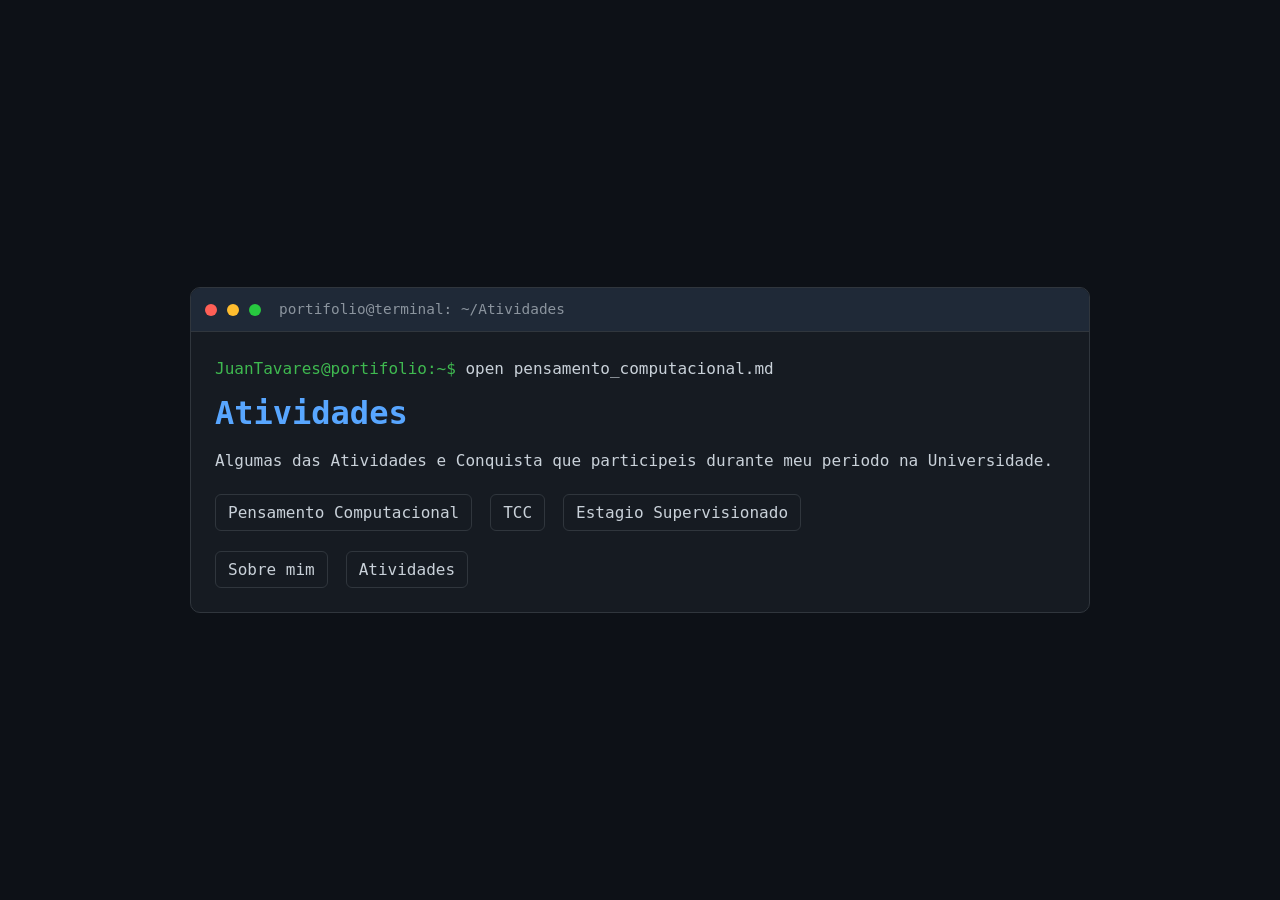
==== Atividades.html @ d5bdf00b "TCC e Estagio" ====
<!DOCTYPE html>
<html lang="pt-BR">
<head>
  <meta charset="UTF-8" />
  <meta name="viewport" content="width=device-width, initial-scale=1.0" />
  <title>Portfólio | Pensamento Computacional</title>
  <link rel="stylesheet" href="styles.css" />
</head>
<body>
  <main class="terminal-window">
    <header class="terminal-header">
      <span class="dot red"></span>
      <span class="dot yellow"></span>
      <span class="dot green"></span>
      <p class="terminal-title">portifolio@terminal: ~/Atividades</p>
    </header>

    <section class="terminal-body">
      <p class="line"><span class="prompt">JuanTavares@portifolio:~$</span> open pensamento_computacional.md</p>
      <h1>Atividades</h1>

        <p>Algumas das Atividades e Conquista que participeis durante meu periodo na Universidade.</p>
      <nav class="terminal-nav">
        <a href="pensamento-computacional.html">Pensamento Computacional</a>
        <a href="TCC.html">TCC</a>
        <a href="Estagio.html">Estagio Supervisionado</a>
      </nav>

      <p></p>

      <nav class="terminal-nav">
        <a href="index.html">Sobre mim</a>
        <a href="Atividades.html">Atividades</a>
      </nav>
    </section>
  </main>
</body>
</html>
---- styles.css ----
:root {
  --bg: #0d1117;
  --panel: #161b22;
  --text: #c9d1d9;
  --title: #58a6ff;
  --accent: #3fb950;
  --border: #30363d;
}

* {
  box-sizing: border-box;
}

body {
  margin: 0;
  min-height: 100vh;
  font-family: "Fira Code", "Cascadia Code", monospace;
  background: var(--bg);
  color: var(--text);
  display: grid;
  place-items: center;
  padding: 24px;
}

.terminal-window {
  width: min(900px, 100%);
  background: var(--panel);
  border: 1px solid var(--border);
  border-radius: 10px;
  overflow: hidden;
}

.terminal-header {
  display: flex;
  align-items: center;
  gap: 10px;
  padding: 10px 14px;
  border-bottom: 1px solid var(--border);
  background: #1f2937;
}

.dot {
  width: 12px;
  height: 12px;
  border-radius: 50%;
}

.red {
  background: #ff5f56;
}

.yellow {
  background: #ffbd2e;
}

.green {
  background: #27c93f;
}

.terminal-title {
  margin: 0 0 0 8px;
  font-size: 0.9rem;
  color: #8b949e;
}

.terminal-body {
  padding: 24px;
}

.prompt {
  color: var(--accent);
}

.line {
  margin: 0 0 12px;
}

h1 {
  margin: 0 0 16px;
  color: var(--title);
  font-size: 2rem;
}

h2 {
  margin: 0 0 16px;
  color: var(--title);
  font-size: 1rem;
}

h3 {
  margin: 0 0 16px;
  color: var(--title);
  font-size: 1.5rem;
}

p {
  margin: 0 0 20px;
  line-height: 1.6;
}

.social-links {
  display: flex;
  align-items: center;
  gap: 14px;
  margin: 0 0 24px;
}

.social-links a {
  width: 40px;
  height: 40px;
  display: inline-flex;
  align-items: center;
  justify-content: center;
  border: 1px solid var(--border);
  border-radius: 8px;
  color: var(--text);
  transition: border-color 0.2s ease, color 0.2s ease, transform 0.2s ease;
}

.social-links a:hover {
  border-color: var(--accent);
  color: var(--accent);
  transform: translateY(-2px);
}

.social-links svg {
  width: 20px;
  height: 20px;
  fill: currentColor;
}

.terminal-nav {
  display: flex;
  gap: 18px;
  flex-wrap: wrap;
}

.terminal-nav a {
  color: var(--text);
  text-decoration: none;
  border: 1px solid var(--border);
  padding: 8px 12px;
  border-radius: 6px;
}

.terminal-nav a:hover {
  border-color: var(--accent);
  color: var(--accent);
}
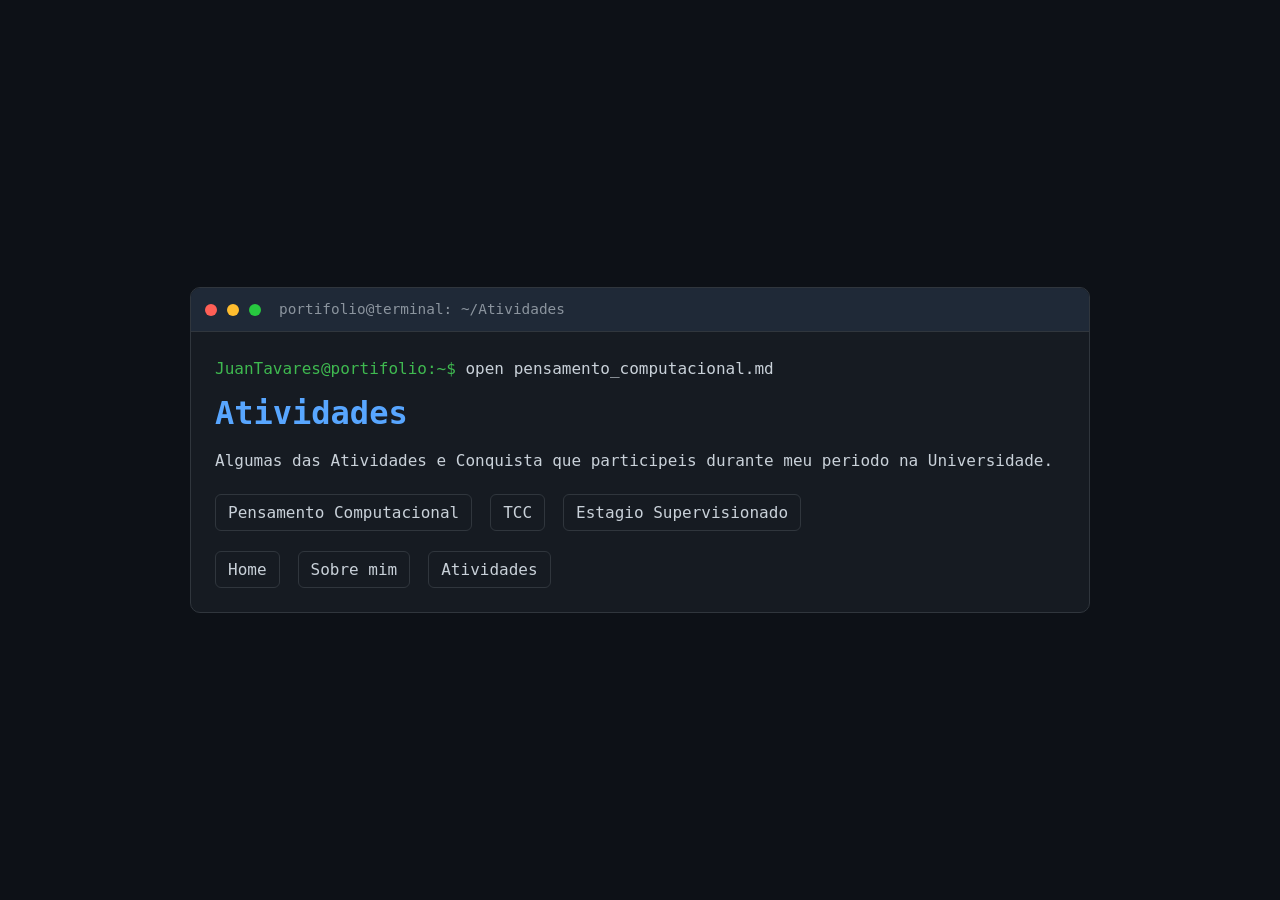
==== commit 8cdcae95: "sobre_mim / home" ====
--- a/Atividades.html
+++ b/Atividades.html
@@ -3,7 +3,7 @@
 <head>
   <meta charset="UTF-8" />
   <meta name="viewport" content="width=device-width, initial-scale=1.0" />
-  <title>Portfólio | Pensamento Computacional</title>
+  <title>Portfólio</title>
   <link rel="stylesheet" href="styles.css" />
 </head>
 <body>
@@ -29,8 +29,10 @@
       <p></p>
 
       <nav class="terminal-nav">
-        <a href="index.html">Sobre mim</a>
+        <a href="index.html">Home</a>
+        <a href="sobremim.html">Sobre mim</a>
         <a href="Atividades.html">Atividades</a>
+        
       </nav>
     </section>
   </main>
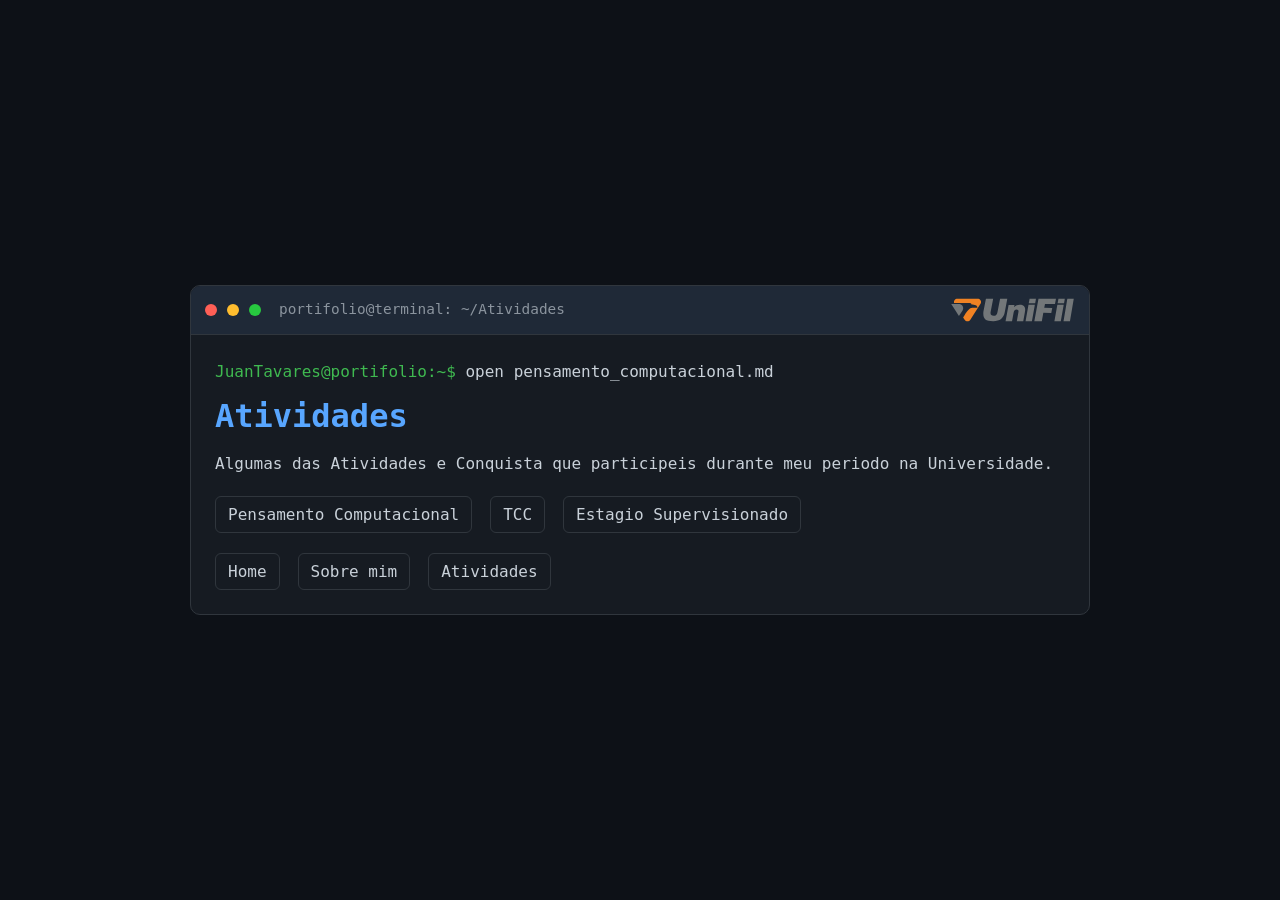
==== commit 41d458c2: "fotos" ====
--- a/Atividades.html
+++ b/Atividades.html
@@ -5,6 +5,7 @@
   <meta name="viewport" content="width=device-width, initial-scale=1.0" />
   <title>Portfólio</title>
   <link rel="stylesheet" href="styles.css" />
+  <link rel="icon" type="image/jpeg" href="img/pngegg.png" />
 </head>
 <body>
   <main class="terminal-window">
@@ -13,6 +14,7 @@
       <span class="dot yellow"></span>
       <span class="dot green"></span>
       <p class="terminal-title">portifolio@terminal: ~/Atividades</p>
+      <img class="terminal-logo" src="img/logo-unifil.svg" alt="Logo da UNIFIL" />
     </header>
 
     <section class="terminal-body">
--- a/styles.css
+++ b/styles.css
@@ -63,6 +63,13 @@
   color: #8b949e;
 }
 
+.terminal-logo {
+  margin-left: auto;
+  height: 28px;
+  width: auto;
+  object-fit: contain;
+}
+
 .terminal-body {
   padding: 24px;
 }
@@ -96,6 +103,27 @@
 p {
   margin: 0 0 20px;
   line-height: 1.6;
+}
+
+.about-card {
+  display: flex;
+  gap: 20px;
+  align-items: flex-start;
+  margin-bottom: 24px;
+  flex-wrap: wrap;
+}
+
+.about-photo {
+  width: 220px;
+  max-width: 100%;
+  border-radius: 10px;
+  border: 1px solid var(--border);
+  object-fit: cover;
+}
+
+.about-text {
+  flex: 1;
+  min-width: 260px;
 }
 
 .social-links {
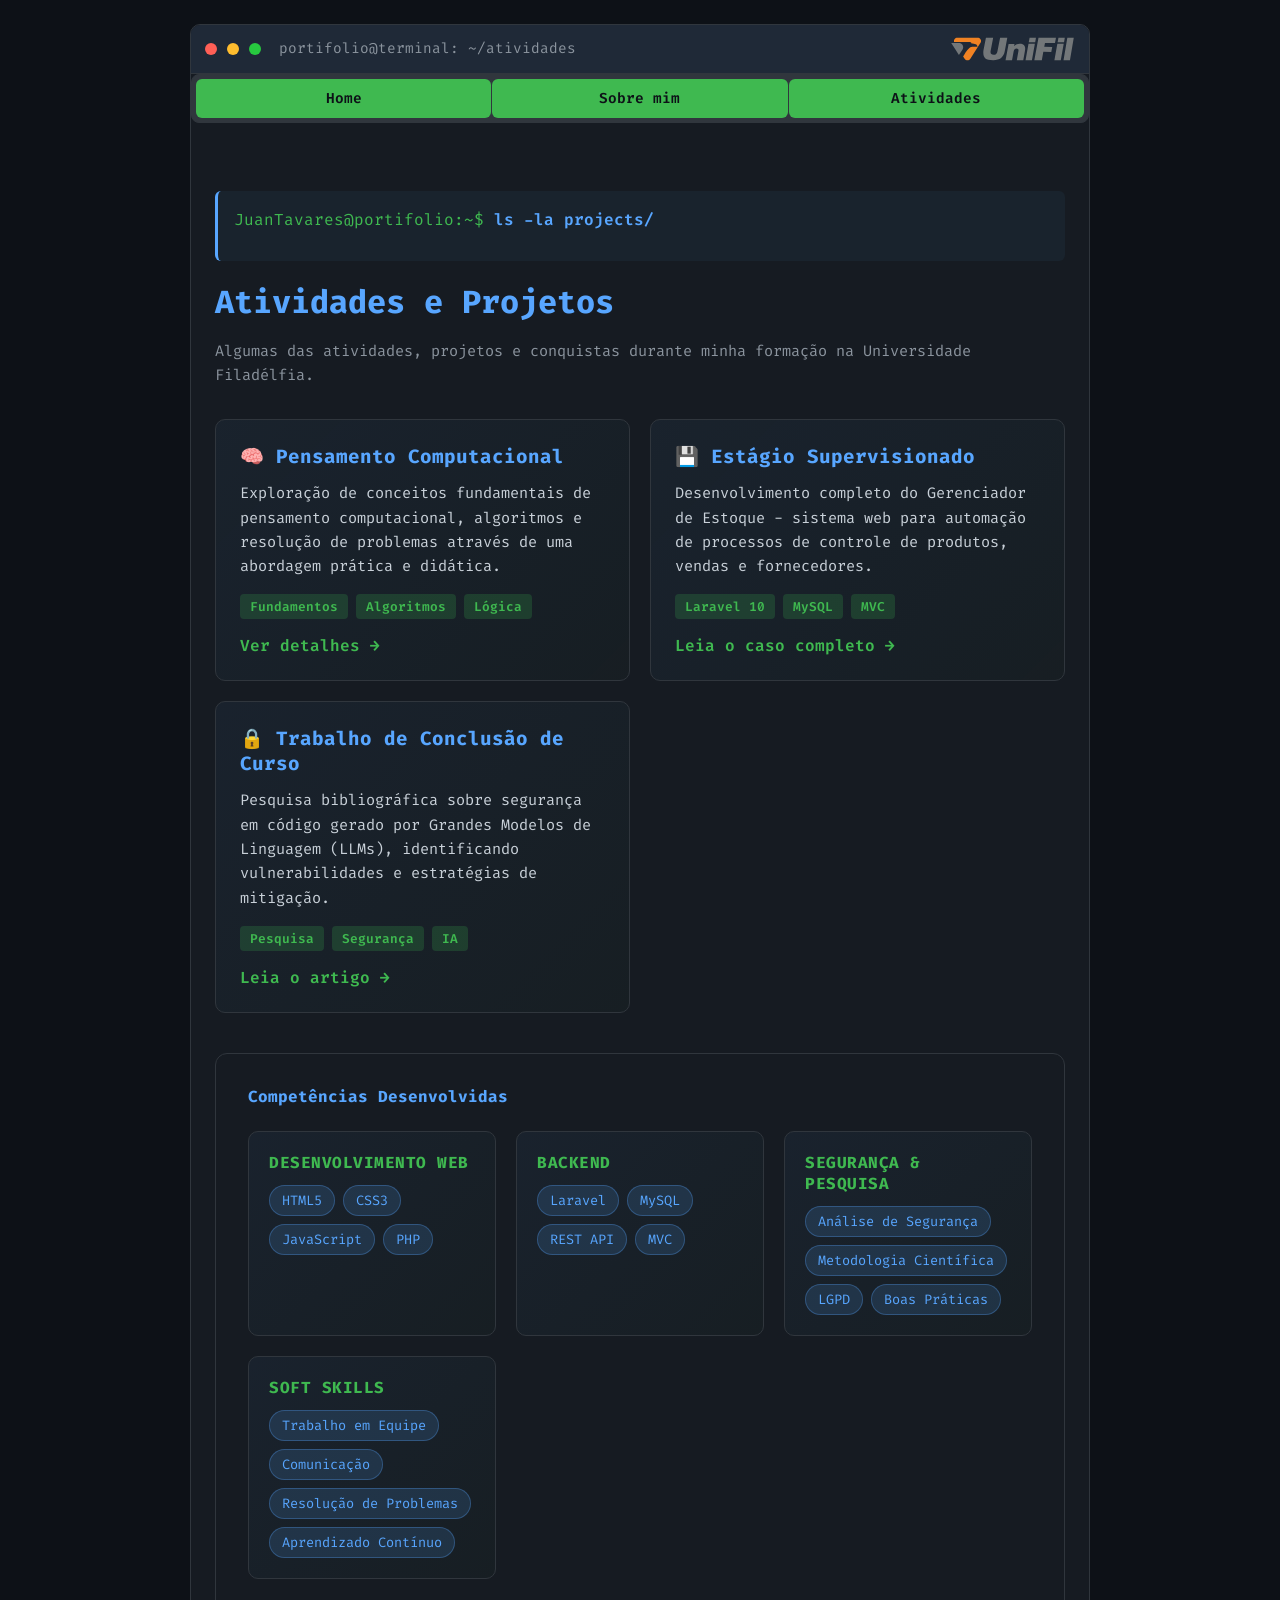
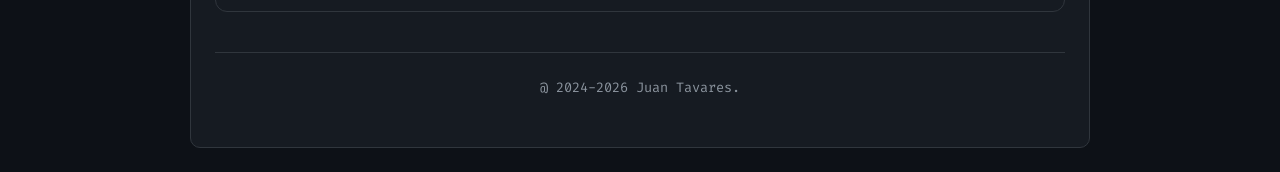
==== commit 671b2814: "2.0" ====
--- a/Atividades.html
+++ b/Atividades.html
@@ -3,40 +3,137 @@
 <head>
   <meta charset="UTF-8" />
   <meta name="viewport" content="width=device-width, initial-scale=1.0" />
-  <title>Portfólio</title>
+  <title>Atividades e Projetos - Juan Tavares</title>
+  <link rel="preconnect" href="https://fonts.googleapis.com">
+  <link rel="preconnect" href="https://fonts.gstatic.com" crossorigin>
+  <link href="https://fonts.googleapis.com/css2?family=Fira+Code:wght@400;500;700&display=swap" rel="stylesheet">
+  <link href="https://fonts.googleapis.com/css2?family=Inter:wght@400;500;600;700&display=swap" rel="stylesheet">
   <link rel="stylesheet" href="styles.css" />
   <link rel="icon" type="image/jpeg" href="img/pngegg.png" />
 </head>
 <body>
   <main class="terminal-window">
     <header class="terminal-header">
-      <span class="dot red"></span>
-      <span class="dot yellow"></span>
-      <span class="dot green"></span>
-      <p class="terminal-title">portifolio@terminal: ~/Atividades</p>
+      <div class="header-left">
+        <span class="dot red"></span>
+        <span class="dot yellow"></span>
+        <span class="dot green"></span>
+        <p class="terminal-title">portifolio@terminal: ~/atividades</p>
+      </div>
       <img class="terminal-logo" src="img/logo-unifil.svg" alt="Logo da UNIFIL" />
     </header>
 
+    <nav class="main-nav">
+      <a href="index.html" class="nav-link" data-page="home">Home</a>
+      <a href="sobremim.html" class="nav-link" data-page="about">Sobre mim</a>
+      <a href="Atividades.html" class="nav-link active" data-page="activities">Atividades</a>
+    </nav>
+
     <section class="terminal-body">
-      <p class="line"><span class="prompt">JuanTavares@portifolio:~$</span> open pensamento_computacional.md</p>
-      <h1>Atividades</h1>
+      <div class="command-line">
+        <p class="line"><span class="prompt">JuanTavares@portifolio:~$</span> <span class="command">ls -la projects/</span></p>
+      </div>
 
-        <p>Algumas das Atividades e Conquista que participeis durante meu periodo na Universidade.</p>
-      <nav class="terminal-nav">
-        <a href="pensamento-computacional.html">Pensamento Computacional</a>
-        <a href="TCC.html">TCC</a>
-        <a href="Estagio.html">Estagio Supervisionado</a>
-      </nav>
+      <h1>Atividades e Projetos</h1>
+      <p style="font-size: 0.95rem; color: #8b949e; margin-bottom: 32px;">Algumas das atividades, projetos e conquistas durante minha formação na Universidade Filadélfia.</p>
 
-      <p></p>
+      <div class="projects-grid" style="margin-top: 24px;">
+        <div class="project-card">
+          <div class="project-header">🧠 Pensamento Computacional</div>
+          <p class="project-description">
+            Exploração de conceitos fundamentais de pensamento computacional, algoritmos e resolução de problemas através de uma abordagem prática e didática.
+          </p>
+          <div class="project-tags">
+            <span>Fundamentos</span>
+            <span>Algoritmos</span>
+            <span>Lógica</span>
+          </div>
+          <a href="pensamento-computacional.html" class="project-link">Ver detalhes →</a>
+        </div>
 
-      <nav class="terminal-nav">
-        <a href="index.html">Home</a>
-        <a href="sobremim.html">Sobre mim</a>
-        <a href="Atividades.html">Atividades</a>
-        
-      </nav>
+        <div class="project-card">
+          <div class="project-header">💾 Estágio Supervisionado</div>
+          <p class="project-description">
+            Desenvolvimento completo do Gerenciador de Estoque - sistema web para automação de processos de controle de produtos, vendas e fornecedores.
+          </p>
+          <div class="project-tags">
+            <span>Laravel 10</span>
+            <span>MySQL</span>
+            <span>MVC</span>
+          </div>
+          <a href="Estagio.html" class="project-link">Leia o caso completo →</a>
+        </div>
+
+        <div class="project-card">
+          <div class="project-header">🔒 Trabalho de Conclusão de Curso</div>
+          <p class="project-description">
+            Pesquisa bibliográfica sobre segurança em código gerado por Grandes Modelos de Linguagem (LLMs), identificando vulnerabilidades e estratégias de mitigação.
+          </p>
+          <div class="project-tags">
+            <span>Pesquisa</span>
+            <span>Segurança</span>
+            <span>IA</span>
+          </div>
+          <a href="TCC.html" class="project-link">Leia o artigo →</a>
+        </div>
+      </div>
+
+      <section class="skills-section" style="margin-top: 40px;">
+        <h2>Competências Desenvolvidas</h2>
+        <div class="skills-grid">
+          <div class="skill-category">
+            <h3>Desenvolvimento Web</h3>
+            <div class="skill-tags">
+              <span class="skill-tag">HTML5</span>
+              <span class="skill-tag">CSS3</span>
+              <span class="skill-tag">JavaScript</span>
+              <span class="skill-tag">PHP</span>
+            </div>
+          </div>
+          <div class="skill-category">
+            <h3>Backend</h3>
+            <div class="skill-tags">
+              <span class="skill-tag">Laravel</span>
+              <span class="skill-tag">MySQL</span>
+              <span class="skill-tag">REST API</span>
+              <span class="skill-tag">MVC</span>
+            </div>
+          </div>
+          <div class="skill-category">
+            <h3>Segurança & Pesquisa</h3>
+            <div class="skill-tags">
+              <span class="skill-tag">Análise de Segurança</span>
+              <span class="skill-tag">Metodologia Científica</span>
+              <span class="skill-tag">LGPD</span>
+              <span class="skill-tag">Boas Práticas</span>
+            </div>
+          </div>
+          <div class="skill-category">
+            <h3>Soft Skills</h3>
+            <div class="skill-tags">
+              <span class="skill-tag">Trabalho em Equipe</span>
+              <span class="skill-tag">Comunicação</span>
+              <span class="skill-tag">Resolução de Problemas</span>
+              <span class="skill-tag">Aprendizado Contínuo</span>
+            </div>
+          </div>
+        </div>
+      </section>
+
+      <footer class="terminal-footer">
+        <p>@ 2024-2026 Juan Tavares.</p>
+      </footer>
     </section>
   </main>
+
+  <script>
+    // Indicador de página ativa
+    document.querySelectorAll('[data-page]').forEach(link => {
+      link.classList.remove('active');
+      if (link.getAttribute('href') === 'Atividades.html' || window.location.pathname.includes('Atividades')) {
+        link.classList.add('active');
+      }
+    });
+  </script>
 </body>
 </html>
--- a/styles.css
+++ b/styles.css
@@ -5,10 +5,15 @@
   --title: #58a6ff;
   --accent: #3fb950;
   --border: #30363d;
+  --success: #3fb950;
+  --warning: #ffa657;
+  --error: #ff7b72;
+  --info: #79c0ff;
 }
 
 * {
   box-sizing: border-box;
+  scroll-behavior: smooth;
 }
 
 body {
@@ -157,10 +162,94 @@
   fill: currentColor;
 }
 
+/* RESPONSIVIDADE */
+@media (max-width: 768px) {
+  body {
+    padding: 12px;
+  }
+
+  .title-main {
+    font-size: 2rem;
+  }
+
+  .subtitle {
+    font-size: 1.1rem;
+  }
+
+  .hero-section {
+    padding: 24px;
+  }
+
+  .main-nav {
+    flex-direction: column;
+  }
+
+  .nav-link {
+    min-width: unset;
+  }
+
+  .quick-stats {
+    grid-template-columns: 1fr;
+  }
+
+  .social-links-large {
+    flex-direction: column;
+    gap: 12px;
+  }
+
+  .social-card {
+    width: 100%;
+  }
+
+  .skills-grid {
+    grid-template-columns: 1fr;
+  }
+
+  .projects-grid {
+    grid-template-columns: 1fr;
+  }
+
+  .contact-methods {
+    flex-direction: column;
+  }
+
+  .contact-btn {
+    width: 100%;
+  }
+
+  .about-card {
+    flex-direction: column;
+  }
+
+  .about-photo {
+    width: 100%;
+    max-width: 100%;
+  }
+
+  .terminal-body {
+    padding: 16px;
+  }
+
+  .terminal-section {
+    padding: 20px 0;
+  }
+
+  .terminal-section h2 {
+    font-size: 1.3rem;
+  }
+
+  .projects-grid {
+    margin-top: 16px;
+  }
+}
+
 .terminal-nav {
   display: flex;
   gap: 18px;
   flex-wrap: wrap;
+  margin-top: 40px;
+  padding-top: 20px;
+  border-top: 1px solid var(--border);
 }
 
 .terminal-nav a {
@@ -169,9 +258,442 @@
   border: 1px solid var(--border);
   padding: 8px 12px;
   border-radius: 6px;
+  transition: all 0.3s ease;
 }
 
 .terminal-nav a:hover {
   border-color: var(--accent);
   color: var(--accent);
-}
+  transform: translateY(-2px);
+  box-shadow: 0 4px 12px rgba(63, 185, 80, 0.1);
+}
+
+/* NAVEGAÇÃO PRINCIPAL */
+.main-nav {
+  display: flex;
+  gap: 1px;
+  background: var(--border);
+  border: 1px solid var(--border);
+  border-radius: 8px;
+  margin-bottom: 24px;
+  padding: 4px;
+  flex-wrap: wrap;
+}
+
+.nav-link {
+  flex: 1;
+  min-width: 90px;
+  padding: 10px 16px;
+  text-align: center;
+  color: var(--text);
+  text-decoration: none;
+  border-radius: 6px;
+  transition: all 0.3s ease;
+  cursor: pointer;
+  font-size: 0.9rem;
+}
+
+.nav-link:hover {
+  background: var(--panel);
+  color: var(--accent);
+  transform: translateY(-2px);
+}
+
+.nav-link.active {
+  background: var(--accent);
+  color: var(--bg);
+  font-weight: 600;
+}
+
+/* HERO SECTION */
+.hero-section {
+  margin: 40px 0;
+  padding: 40px;
+  background: linear-gradient(135deg, rgba(88, 166, 255, 0.1), rgba(63, 185, 80, 0.05));
+  border: 1px solid var(--border);
+  border-radius: 12px;
+  text-align: center;
+}
+
+.title-main {
+  font-size: 3rem;
+  margin: 0 0 12px;
+  background: linear-gradient(135deg, var(--title), var(--accent));
+  -webkit-background-clip: text;
+  -webkit-text-fill-color: transparent;
+  background-clip: text;
+  font-weight: 700;
+}
+
+.subtitle {
+  font-size: 1.3rem;
+  color: var(--info);
+  margin: 0 0 16px;
+  font-weight: 600;
+}
+
+.description {
+  font-size: 1rem;
+  line-height: 1.8;
+  color: var(--text);
+  max-width: 600px;
+  margin: 0 auto 24px;
+}
+
+.cta-button {
+  display: inline-block;
+  padding: 12px 28px;
+  margin-top: 16px;
+  background: var(--accent);
+  color: var(--bg);
+  text-decoration: none;
+  border-radius: 8px;
+  font-weight: 600;
+  transition: all 0.3s ease;
+  border: none;
+  cursor: pointer;
+  font-size: 1rem;
+}
+
+.cta-button:hover {
+  transform: translateY(-3px);
+  box-shadow: 0 8px 20px rgba(63, 185, 80, 0.3);
+  background: #4fc958;
+}
+
+/* COMMAND LINE */
+.command-line {
+  margin: 20px 0;
+  padding: 16px;
+  background: rgba(88, 166, 255, 0.05);
+  border-left: 3px solid var(--title);
+  border-radius: 6px;
+}
+
+.command {
+  color: var(--title);
+  font-weight: 600;
+}
+
+/* STAT CARDS */
+.quick-stats {
+  display: grid;
+  grid-template-columns: repeat(auto-fit, minmax(200px, 1fr));
+  gap: 16px;
+  margin: 32px 0;
+}
+
+.stat-card {
+  padding: 20px;
+  background: var(--panel);
+  border: 1px solid var(--border);
+  border-radius: 10px;
+  transition: all 0.3s ease;
+  text-align: center;
+}
+
+.stat-card:hover {
+  border-color: var(--accent);
+  transform: translateY(-5px);
+  box-shadow: 0 8px 20px rgba(63, 185, 80, 0.15);
+}
+
+.stat-icon {
+  font-size: 2.5rem;
+  display: block;
+  margin-bottom: 12px;
+}
+
+.stat-card h3 {
+  margin: 0 0 8px;
+  color: var(--accent);
+  font-size: 1.1rem;
+}
+
+.stat-card p {
+  margin: 0;
+  font-size: 0.9rem;
+  line-height: 1.6;
+}
+
+/* SOCIAL SECTION */
+.social-section {
+  margin: 40px 0;
+  padding: 32px;
+  background: var(--panel);
+  border: 1px solid var(--border);
+  border-radius: 12px;
+  text-align: center;
+}
+
+.social-section h2 {
+  margin-top: 0;
+}
+
+.social-links-large {
+  display: flex;
+  gap: 16px;
+  justify-content: center;
+  flex-wrap: wrap;
+  margin-top: 24px;
+}
+
+.social-card {
+  display: flex;
+  flex-direction: column;
+  align-items: center;
+  gap: 8px;
+  padding: 16px 20px;
+  background: rgba(88, 166, 255, 0.05);
+  border: 1px solid var(--border);
+  border-radius: 10px;
+  color: var(--text);
+  text-decoration: none;
+  transition: all 0.3s ease;
+  min-width: 120px;
+}
+
+.social-card svg {
+  width: 32px;
+  height: 32px;
+  fill: currentColor;
+}
+
+.social-card:hover {
+  border-color: var(--accent);
+  color: var(--accent);
+  transform: translateY(-4px);
+  box-shadow: 0 8px 20px rgba(63, 185, 80, 0.2);
+  background: rgba(63, 185, 80, 0.05);
+}
+
+.social-card span {
+  font-weight: 600;
+  font-size: 0.9rem;
+}
+
+/* SKILLS SECTION */
+.skills-section {
+  margin: 40px 0;
+  padding: 32px;
+  background: var(--panel);
+  border: 1px solid var(--border);
+  border-radius: 12px;
+}
+
+.skills-grid {
+  display: grid;
+  grid-template-columns: repeat(auto-fit, minmax(220px, 1fr));
+  gap: 20px;
+  margin-top: 24px;
+}
+
+.skill-category {
+  padding: 20px;
+  background: linear-gradient(135deg, rgba(88, 166, 255, 0.05), rgba(63, 185, 80, 0.02));
+  border: 1px solid var(--border);
+  border-radius: 10px;
+  transition: all 0.3s ease;
+}
+
+.skill-category:hover {
+  border-color: var(--accent);
+  transform: translateY(-3px);
+}
+
+.skill-category h3 {
+  margin: 0 0 12px;
+  color: var(--accent);
+  font-size: 1rem;
+  text-transform: uppercase;
+  letter-spacing: 0.5px;
+}
+
+.skill-tags {
+  display: flex;
+  flex-wrap: wrap;
+  gap: 8px;
+}
+
+.skill-tag {
+  display: inline-block;
+  padding: 6px 12px;
+  background: rgba(88, 166, 255, 0.15);
+  color: var(--title);
+  border-radius: 20px;
+  font-size: 0.85rem;
+  transition: all 0.3s ease;
+  border: 1px solid rgba(88, 166, 255, 0.3);
+}
+
+.skill-tag:hover {
+  background: rgba(88, 166, 255, 0.25);
+  border-color: var(--title);
+  transform: scale(1.05);
+}
+
+/* PROJECTS SECTION */
+.projects-section {
+  margin: 40px 0;
+  padding: 32px;
+  background: var(--panel);
+  border: 1px solid var(--border);
+  border-radius: 12px;
+}
+
+.projects-grid {
+  display: grid;
+  grid-template-columns: repeat(auto-fit, minmax(280px, 1fr));
+  gap: 20px;
+  margin-top: 24px;
+}
+
+.project-card {
+  padding: 24px;
+  background: linear-gradient(135deg, rgba(88, 166, 255, 0.05), rgba(63, 185, 80, 0.02));
+  border: 1px solid var(--border);
+  border-radius: 10px;
+  transition: all 0.3s ease;
+  display: flex;
+  flex-direction: column;
+}
+
+.project-card:hover {
+  border-color: var(--accent);
+  transform: translateY(-5px);
+  box-shadow: 0 12px 30px rgba(63, 185, 80, 0.15);
+}
+
+.project-header {
+  font-size: 1.2rem;
+  font-weight: 700;
+  color: var(--title);
+  margin: 0 0 12px;
+}
+
+.project-description {
+  flex-grow: 1;
+  font-size: 0.95rem;
+  line-height: 1.6;
+  margin: 0 0 16px;
+  color: var(--text);
+}
+
+.project-tags {
+  display: flex;
+  gap: 8px;
+  flex-wrap: wrap;
+  margin-bottom: 16px;
+}
+
+.project-tags span {
+  padding: 4px 10px;
+  background: rgba(63, 185, 80, 0.2);
+  color: var(--accent);
+  border-radius: 4px;
+  font-size: 0.8rem;
+  font-weight: 600;
+}
+
+.project-link {
+  color: var(--accent);
+  text-decoration: none;
+  font-weight: 600;
+  transition: all 0.3s ease;
+  display: inline-block;
+}
+
+.project-link:hover {
+  transform: translateX(4px);
+}
+
+/* CONTACT SECTION */
+.contact-section {
+  margin: 40px 0;
+  padding: 40px;
+  background: linear-gradient(135deg, rgba(88, 166, 255, 0.1), rgba(63, 185, 80, 0.1));
+  border: 2px solid var(--border);
+  border-radius: 12px;
+  text-align: center;
+}
+
+.contact-section h2 {
+  margin-top: 0;
+  font-size: 2rem;
+}
+
+.contact-section p {
+  font-size: 1.1rem;
+  margin-bottom: 24px;
+}
+
+.contact-methods {
+  display: flex;
+  gap: 16px;
+  justify-content: center;
+  flex-wrap: wrap;
+}
+
+.contact-btn {
+  padding: 14px 32px;
+  border-radius: 8px;
+  text-decoration: none;
+  font-weight: 600;
+  transition: all 0.3s ease;
+  border: none;
+  cursor: pointer;
+  font-size: 1rem;
+}
+
+.contact-btn.primary {
+  background: linear-gradient(135deg, var(--accent), #2fb937);
+  color: var(--bg);
+}
+
+.contact-btn.primary:hover {
+  transform: translateY(-3px);
+  box-shadow: 0 10px 25px rgba(63, 185, 80, 0.3);
+}
+
+.contact-btn.secondary {
+  background: transparent;
+  color: var(--accent);
+  border: 2px solid var(--accent);
+}
+
+.contact-btn.secondary:hover {
+  background: rgba(63, 185, 80, 0.1);
+  transform: translateY(-3px);
+  box-shadow: 0 10px 25px rgba(63, 185, 80, 0.2);
+}
+
+/* FOOTER */
+.terminal-footer {
+  margin-top: 40px;
+  padding: 24px;
+  border-top: 1px solid var(--border);
+  text-align: center;
+  font-size: 0.85rem;
+  color: #8b949e;
+}
+
+.terminal-footer p {
+  margin: 0;
+}
+
+/* HEADER MELHORADO */
+.terminal-header {
+  display: flex;
+  align-items: center;
+  justify-content: space-between;
+  gap: 10px;
+  padding: 10px 14px;
+  border-bottom: 1px solid var(--border);
+  background: #1f2937;
+}
+
+.header-left {
+  display: flex;
+  align-items: center;
+  gap: 10px;
+}
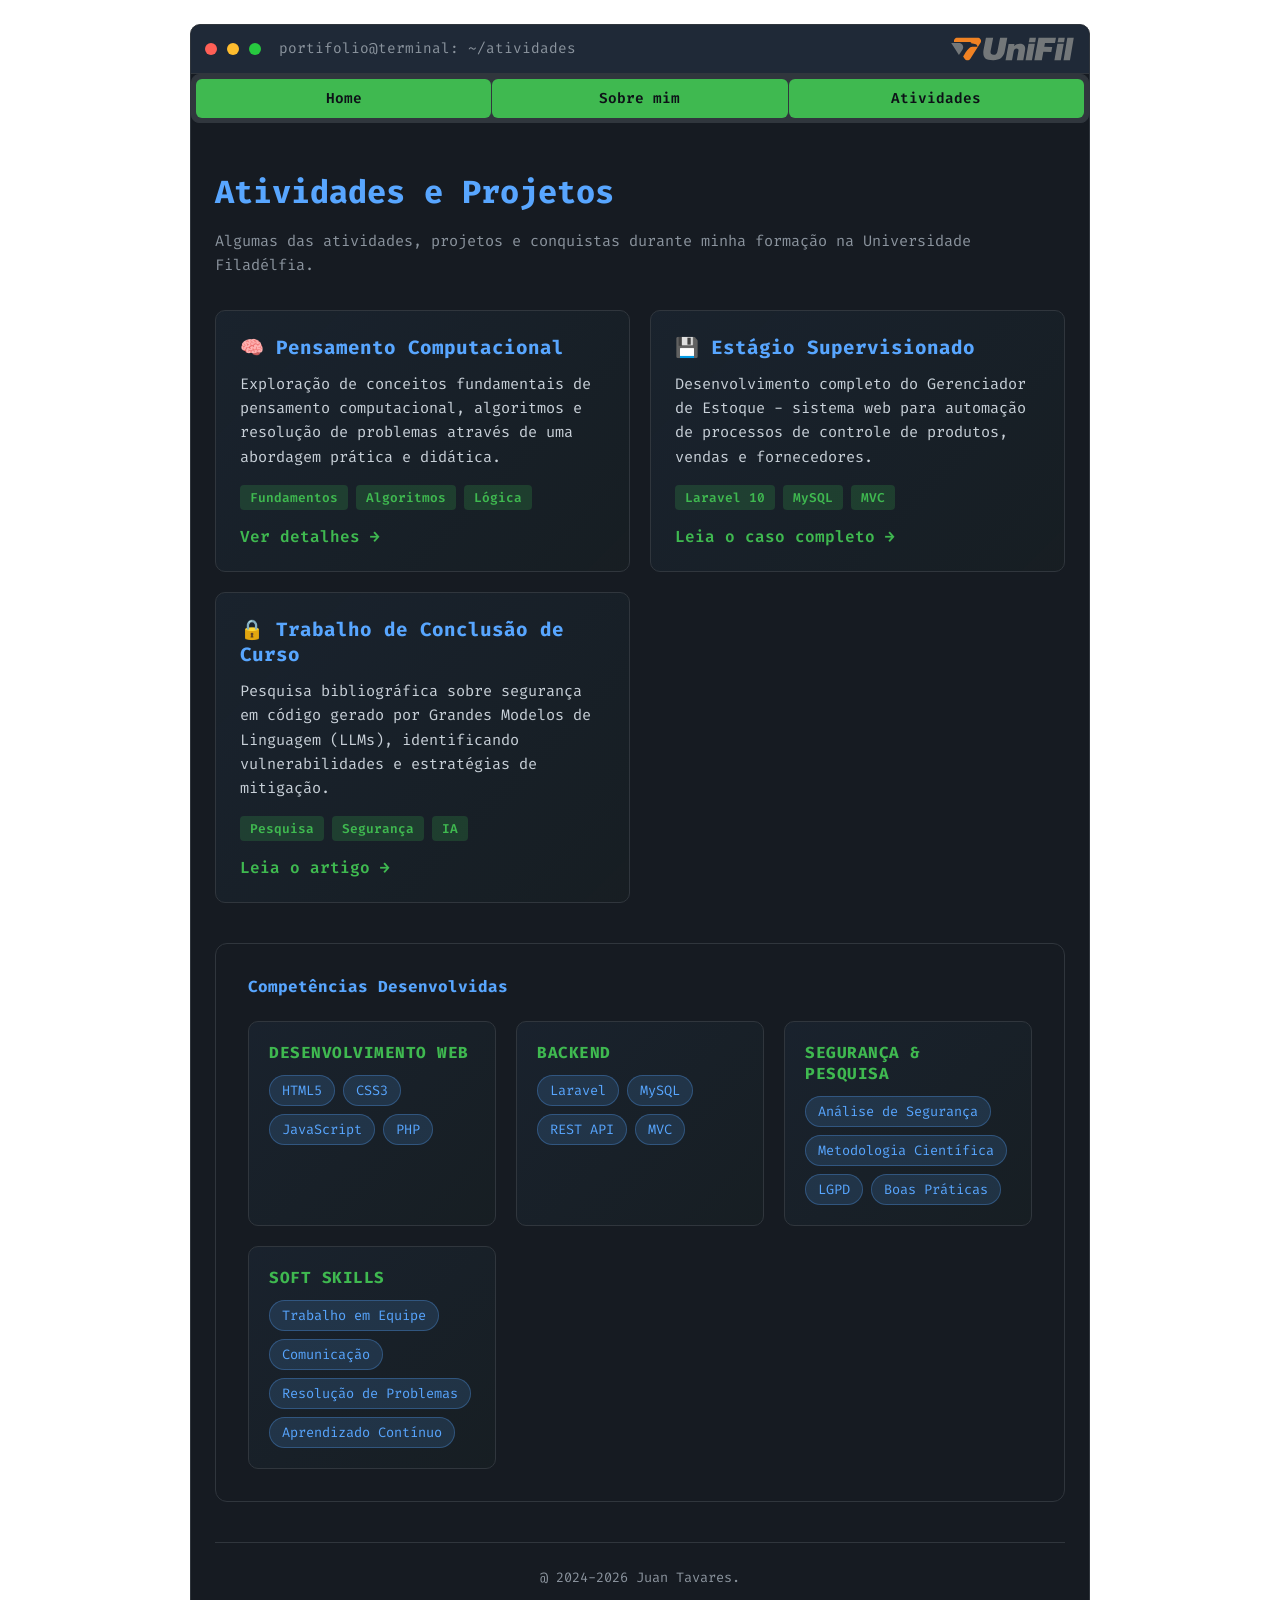
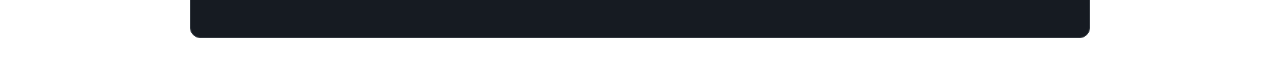
==== commit 196b4284: "mods" ====
--- a/Atividades.html
+++ b/Atividades.html
@@ -29,10 +29,10 @@
       <a href="Atividades.html" class="nav-link active" data-page="activities">Atividades</a>
     </nav>
 
-    <section class="terminal-body">
+    <section class="terminal-body"> <!-- 
       <div class="command-line">
         <p class="line"><span class="prompt">JuanTavares@portifolio:~$</span> <span class="command">ls -la projects/</span></p>
-      </div>
+      </div>Seção Hero -->
 
       <h1>Atividades e Projetos</h1>
       <p style="font-size: 0.95rem; color: #8b949e; margin-bottom: 32px;">Algumas das atividades, projetos e conquistas durante minha formação na Universidade Filadélfia.</p>
--- a/styles.css
+++ b/styles.css
@@ -9,6 +9,19 @@
   --warning: #ffa657;
   --error: #ff7b72;
   --info: #79c0ff;
+
+  /*
+  --bg: #0d1117;
+  --panel: #161b22;
+  --text: #c9d1d9;
+  --title: #58a6ff;
+  --accent: #3fb950;
+  --border: #30363d;
+  --success: #3fb950;
+  --warning: #ffa657;
+  --error: #ff7b72;
+  --info: #79c0ff;
+  */
 }
 
 * {
@@ -20,11 +33,15 @@
   margin: 0;
   min-height: 100vh;
   font-family: "Fira Code", "Cascadia Code", monospace;
-  background: var(--bg);
   color: var(--text);
   display: grid;
   place-items: center;
   padding: 24px;
+  background-image: url("img/dramatic-scenery-3840x2160-20802.jpg");
+  background-size: cover;
+  background-attachment: fixed; 
+  background-position: center;
+  background-repeat: no-repeat;
 }
 
 .terminal-window {
@@ -309,10 +326,14 @@
 .hero-section {
   margin: 40px 0;
   padding: 40px;
-  background: linear-gradient(135deg, rgba(88, 166, 255, 0.1), rgba(63, 185, 80, 0.05));
+  /*background: linear-gradient(135deg, rgba(88, 166, 255, 0.1), rgba(63, 185, 80, 0.05));*/
   border: 1px solid var(--border);
   border-radius: 12px;
   text-align: center;
+  background-image: url("img/fundo-onda.jpg");
+  background-size: cover;
+  background-position: center;
+  background-repeat: no-repeat;
 }
 
 .title-main {
@@ -611,11 +632,16 @@
 .contact-section {
   margin: 40px 0;
   padding: 40px;
-  background: linear-gradient(135deg, rgba(88, 166, 255, 0.1), rgba(63, 185, 80, 0.1));
+  /*background: linear-gradient(135deg, rgba(88, 166, 255, 0.1), rgba(63, 185, 80, 0.1));*/
   border: 2px solid var(--border);
   border-radius: 12px;
   text-align: center;
-}
+  background-image: url("img/fundo-onda.jpg");
+  background-size: cover;
+  background-position: center;
+  background-repeat: no-repeat;
+}
+
 
 .contact-section h2 {
   margin-top: 0;
